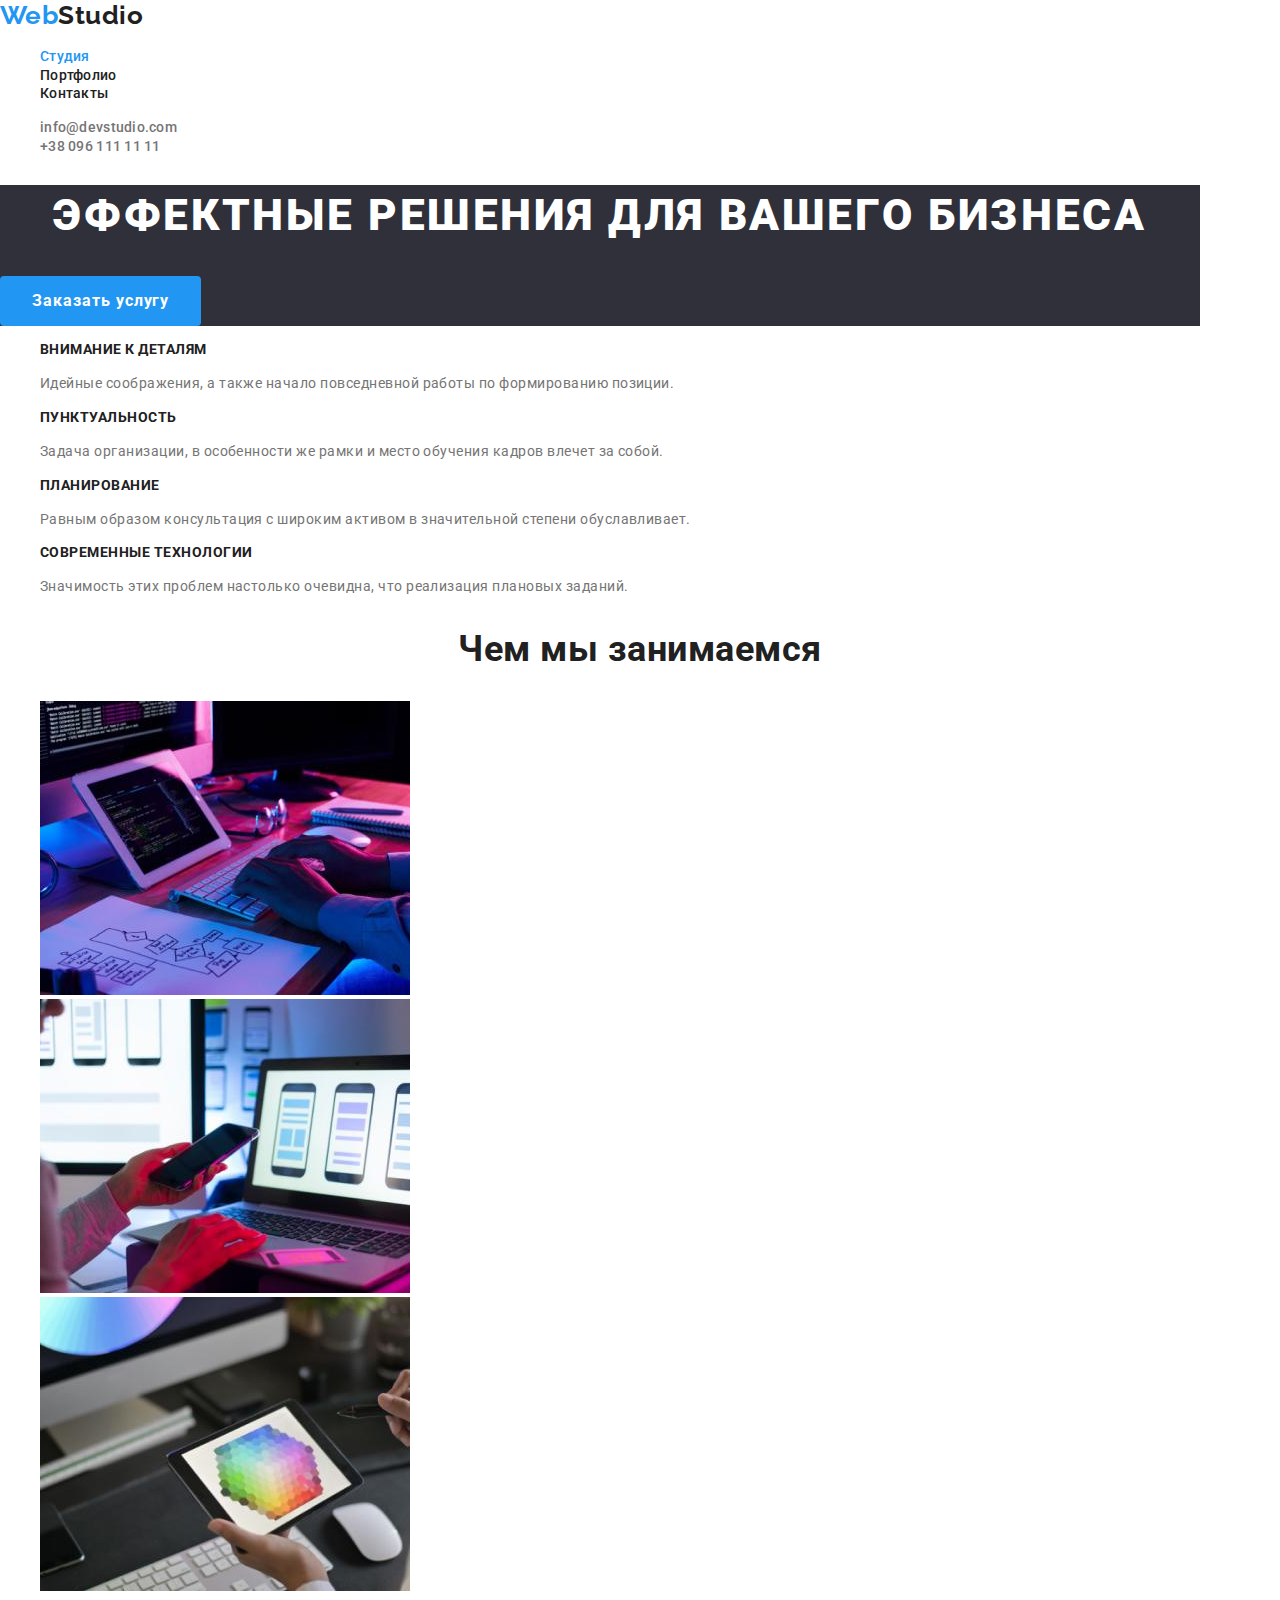
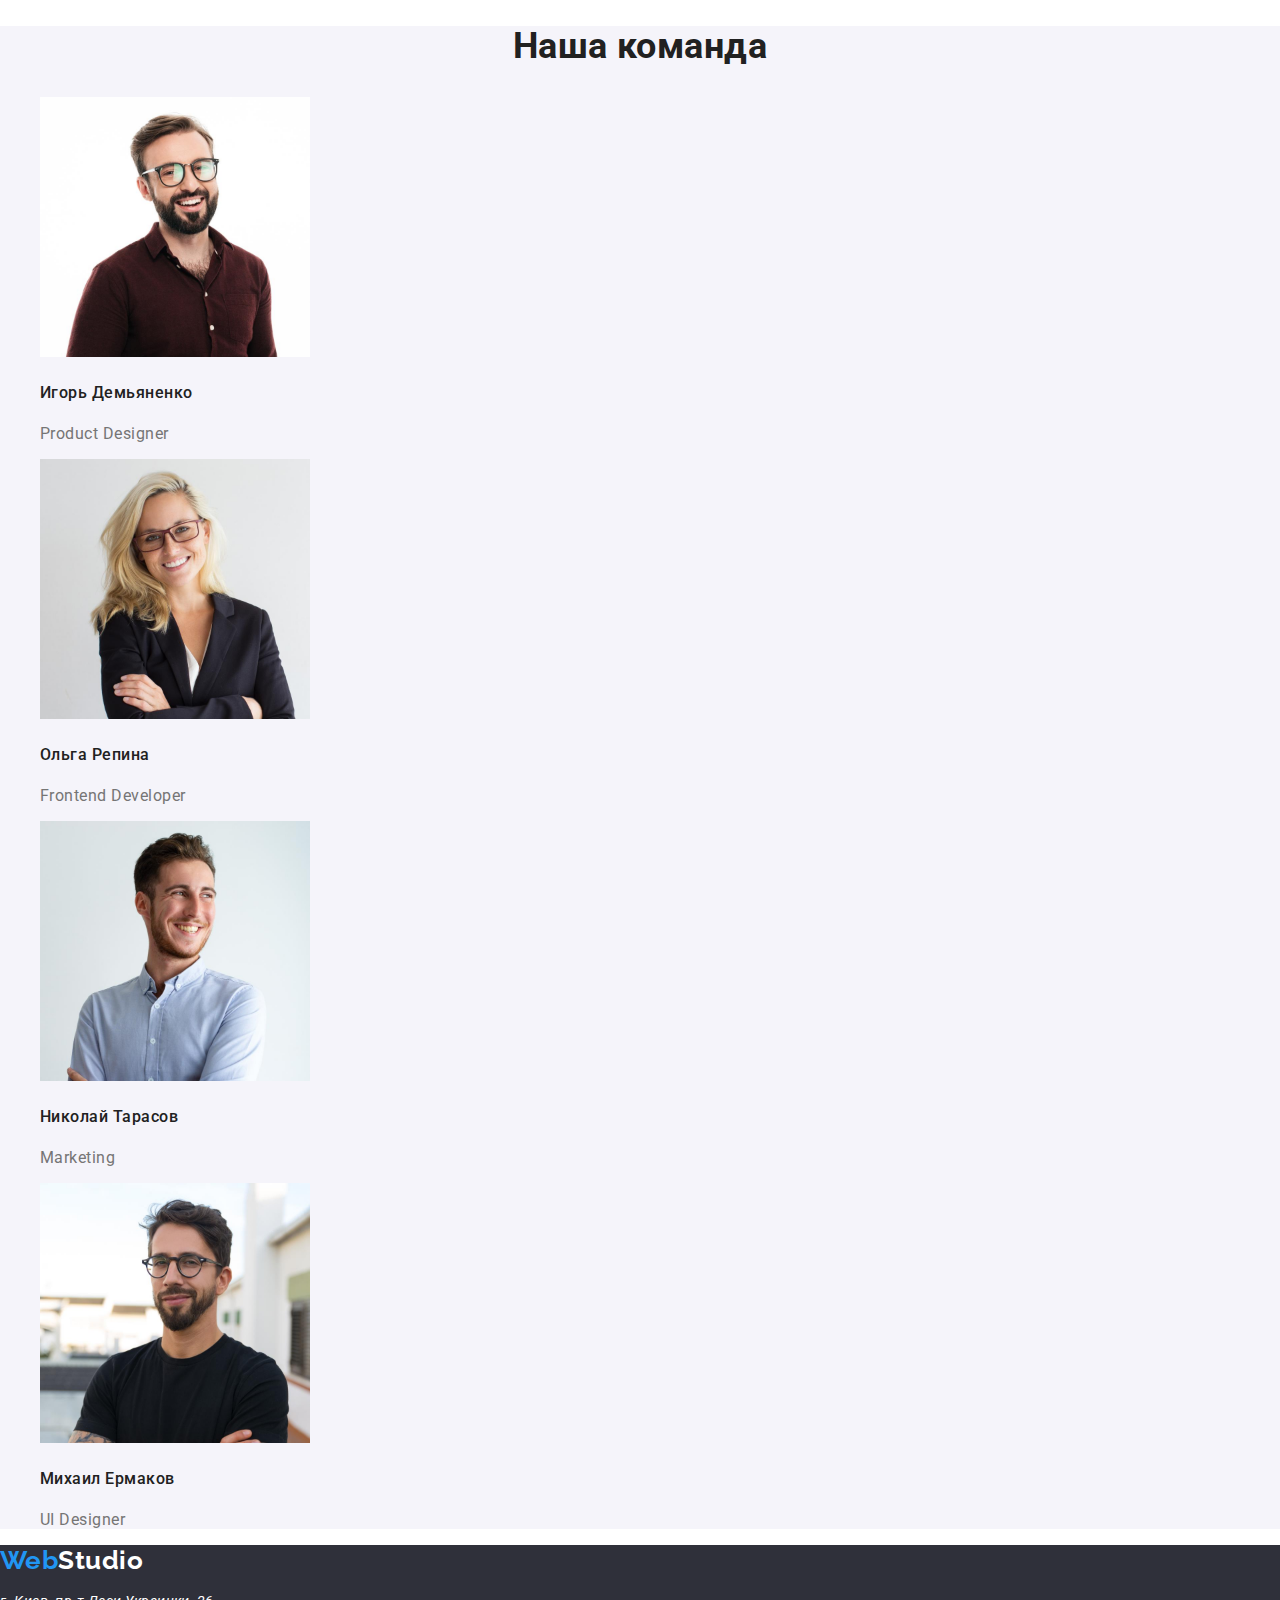
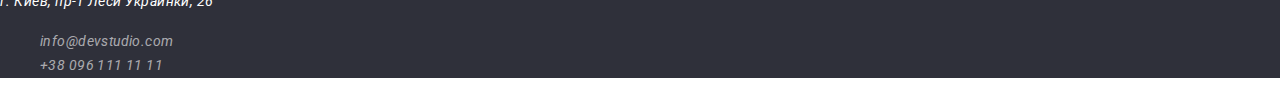
==== index.html @ d55a60d9 "add hw02" ====
<!DOCTYPE html>
<html lang="en">
  <head>
    <meta charset="UTF-8" />
    <meta http-equiv="X-UA-Compatible" content="IE=edge" />
    <meta name="viewport" content="width=device-width, initial-scale=1.0" />
    <title>Студия</title>
    <link rel="preconnect" href="https://fonts.googleapis.com" />
    <link rel="preconnect" href="https://fonts.gstatic.com" crossorigin />
    <link
      href="https://fonts.googleapis.com/css2?family=Raleway:wght@700&family=Roboto:wght@400;500;700;900&display=swap"
      rel="stylesheet"
    />
    <link
      rel="stylesheet"
      href="https://cdnjs.cloudflare.com/ajax/libs/modern-normalize/1.1.0/modern-normalize.min.css"
    />
    <link rel="stylesheet" href="./css/styles.css" />
  </head>
  <body>
    <header class="page-header">
      <div class="container">
      <a href="/index.html" class="logo"
        ><span class="logo-web">Web</span><span class="logo-studio"></span>Studio</a
      >
      <!--Меню навигации-->
      <nav>
        <ul class="site-nav list">
          <li><a href="/index.html" class="link current">Студия</a></li>
          <li><a href="./portfolio.html" class="link">Портфолио</a></li>
          <li><a href="" class="link">Контакты</a></li>
        </ul>
      </nav>
      <!--Контакты-->
      <div>
        <ul class="auth-nav list">
          <li>
            <a href="malito:info@devstudio.com" class="link-auth-nav">info@devstudio.com</a>
          </li>
          <li><a href="tel:+380961111111" class="link-auth-nav">+38 096 111 11 11</a></li>
        </ul>
      </div>
    </header>
    <main>
      <!--Герой-->
      <section class="hero">
        <h1 class="hero-title">ЭФФЕКТНЫЕ РЕШЕНИЯ ДЛЯ ВАШЕГО БИЗНЕСА</h1>
        <button type="button" class="hero-button">Заказать услугу</button>
      </section>
      <!--Особенности-->
      <section class="section">
        <h2 class="visually-hidden">Особенности</h2>
        <ul class="features-list list">
          <li>
            <h3 class="title">ВНИМАНИЕ К ДЕТАЛЯМ</h3>
            <p class="text">
              Идейные соображения, а также начало повседневной работы по формированию позиции.
            </p>
          </li>
          <li>
            <h3 class="title">ПУНКТУАЛЬНОСТЬ</h3>
            <p class="text">
              Задача организации, в особенности же рамки и место обучения кадров влечет за собой.
            </p>
          </li>
          <li>
            <h3 class="title">ПЛАНИРОВАНИЕ</h3>
            <p class="text">
              Равным образом консультация с широким активом в значительной степени обуславливает.
            </p>
          </li>
          <li>
            <h3 class="title">СОВРЕМЕННЫЕ ТЕХНОЛОГИИ</h3>
            <p class="text">
              Значимость этих проблем настолько очевидна, что реализация плановых заданий.
            </p>
          </li>
        </ul>
      </section>
      <!--Сервис-->
      <section class="section">
        <h2 class="section-title">Чем мы занимаемся</h2>
        <ul class="services-list list">
          <li><img src="./images/box1.jpg" alt="Программирование" width="370" /></li>
          <li><img src="./images/box2.jpg" alt="Мобильные приложения" width="370" /></li>
          <li><img src="./images/box3.jpg" alt="Дизайн" width="370" /></li>
        </ul>
      </section>
      <!--Команда-->
      <section class="section-team">
        <h2 class="section-title">Наша команда</h2>
        <ul class="team-list list">
          <li>
            <img src="./images/team-card-1.jpg" alt="Игорь Демьяненко" width="270" />
            <h3 class="title">Игорь Демьяненко</h3>
            <p class="team-text">Product Designer</p>
          </li>
          <li>
            <img src="./images/team-card-2.jpg" alt="Ольга Репина" width="270" />
            <h3 class="title">Ольга Репина</h3>
            <p class="team-text">Frontend Developer</p>
          </li>
          <li>
            <img src="./images/team-card-3.jpg" alt="Николай Тарасов" width="270" />
            <h3 class="title">Николай Тарасов</h3>
            <p class="team-text">Marketing</p>
          </li>
          <li>
            <img src="./images/team-card-4.jpg" alt="Михаил Ермаков" width="270" />
            <h3 class="title">Михаил Ермаков</h3>
            <p class="team-text">UI Designer</p>
          </li>
        </ul>
      </section>
    </main>
    <!--Адресс-->
    <footer>
      <a href="/index.html" class="logo"
        ><span class="logo-web">Web</span><span class="logo-footer-studio">Studio</span>
      </a>
      <address>
        <p class="location">г. Киев, пр-т Леси Украинки, 26</p>
        <ul class="auth-nav list">
          <li>
            <a href="malito:info@devstudio.com" class="footer-auth-nav">info@devstudio.com</a>
          </li>
          <li><a href="tel:+380961111111" class="footer-auth-nav">+38 096 111 11 11</a></li>
        </ul>
      </address>
    </footer>
  </body>
</html>
---- css/styles.css ----
/* Стили для index.html */

/* цвет основного текста #212121 */
/* Шапка FFFFFF #212121*/
/* Вторичный цвет текста #757575 */
/* Белый цвет #FFFFFF */
/* Лого 000000 #2196F3 */
/* Акцент 2196F3 */
/* Футер (мыло,тел) #FFFFFF 60 */
/* Цвет фона ffffff*/
/* Цыет фона шапки #2F303A */
/* Цвет вторичного фона #F5F4FA */

:root {
  --primary-text-color: #757575;
  --title-text-color: #212121;
  --accent-color: #2196f3;
}

body {
  background-color: #ffffff;
  color: var(--primary-text-color);

  font-family: Roboto, sans-serif;
  letter-spacing: 0.03em;
}

.list {
  list-style: none;
}

.visually-hidden {
  position: absolute;
  width: 1px;
  height: 1px;
  margin: -1px;
  border: 0;
  padding: 0;
  white-space: nowrap;
  clip-path: inset(100%);
  clip: rect(0 0 0 0);
  overflow: hidden;
}

/* Page-Header */

.page-header {
}

/* logo */
.logo {
  color: var(--title-text-color);
  font-family: Raleway, cursive;
  font-weight: 700;
  font-size: 26px;
  line-height: 1.2;

  text-decoration: none;
}

.logo-web {
  color: var(--accent-color);
  font-family: Raleway, cursive;
  font-weight: 700;
  font-size: 26px;
  line-height: 1.2;
}

.logo-studio {
  color: #000000;
  font-family: Raleway, cursive;
  font-weight: 700;
  font-size: 26px;
  line-height: 1.2;
}

/* Site-nav */

.site-nav .link {
  color: var(--title-text-color);
  font-weight: 500;
  font-size: 14px;
  line-height: 1.14;
  letter-spacing: 0.02em;

  text-decoration: none;
}

.site-nav .link:hover,
.site-nav .link:focus {
  color: var(--accent-color);
}

.site-nav .link.current {
  color: var(--accent-color);
}

.link-auth-nav {
  color: var(--primary-text-color);
  font-weight: 500;
  font-size: 14px;
  line-height: 1.14;
  letter-spacing: 0.02em;

  text-decoration: none;
}

.link-auth-nav:hover,
.link-auth-nav:focus {
  color: var(--accent-color);
}

/* Hero */

.hero {
  background-color: #2f303a;
  width: 1200px;
}

.hero-title {
  color: #ffffff;
  font-weight: 900;
  font-size: 44px;
  line-height: 1.4;
  letter-spacing: 0.06em;

  text-align: center;
}

.hero-button {
  display: inline-block;
  padding: 10px 32px;
  border-radius: 4px;
  border: 0;
  min-width: 200px;

  color: #ffffff;
  background-color: var(--accent-color);

  font-family: 'Roboto';
  font-weight: 700;
  font-size: 16px;
  line-height: 1.9;
  letter-spacing: 0.06em;
  text-align: center;
}

/* Section */

.section-title {
  color: var(--title-text-color);
  font-weight: 700;
  font-size: 36px;
  line-height: 1.16;
  text-align: center;
}

/* Features */

.features-list .title {
  color: var(--title-text-color);
  font-weight: 700;
  font-size: 14px;
  line-height: 1.14;
}

.features-list .text {
  font-weight: 400;
  font-size: 14px;
  line-height: 1.7;
}

.title {
  color: var(--title-text-color);
  font-weight: 500;
  font-size: 16px;
  line-height: 1.9;
}

/* Service */

/* Team */

.section-team {
  background-color: #f5f4fa;
}

.team-list {
  color: var(--primary-text-color);
}

.team-text {
  font-size: 16px;
  line-height: 1.2;
}

/* Footer */

footer {
  background-color: #2f303a;
}

.footer-auth-nav:hover,
.footer-auth-nav:focus {
  color: var(--accent-color);
}

.logo-footer-studio {
  color: #ffffff;
}

.location {
  color: #ffffff;
  font-family: 'Roboto';
  font-weight: 400;
  font-size: 14px;
  line-height: 1.7;
}

.footer-auth-nav {
  color: rgba(255, 255, 255, 0.6);
  font-family: 'Roboto';
  font-weight: 400;
  font-size: 14px;
  line-height: 1.7;

  letter-spacing: 0.03em;

  text-decoration: none;
}

/* Стили для Портфолио */

.portfolio {
  color: var(--title-text-color);
}

.site-nav-portfolio {
  color: var(--title-text-color);
  font-family: 'Roboto';
  font-weight: 500;
  font-size: 16px;
  line-height: 1.6;
}

.site-nav-portfolio:hover,
.site-nav-portfolio:focus {
  color: #ffffff;
  background-color: var(--accent-color);
}

.button {
  color: #ffffff;
  background-color: var(--accent-color);
}

.portfolio-title {
  color: var(--title-text-color);
  font-weight: 700;
  font-size: 18px;
  line-height: 2;
  letter-spacing: 0.06em;
}

.portfolio-text {
  font-size: 16px;
  line-height: 1.9;
}
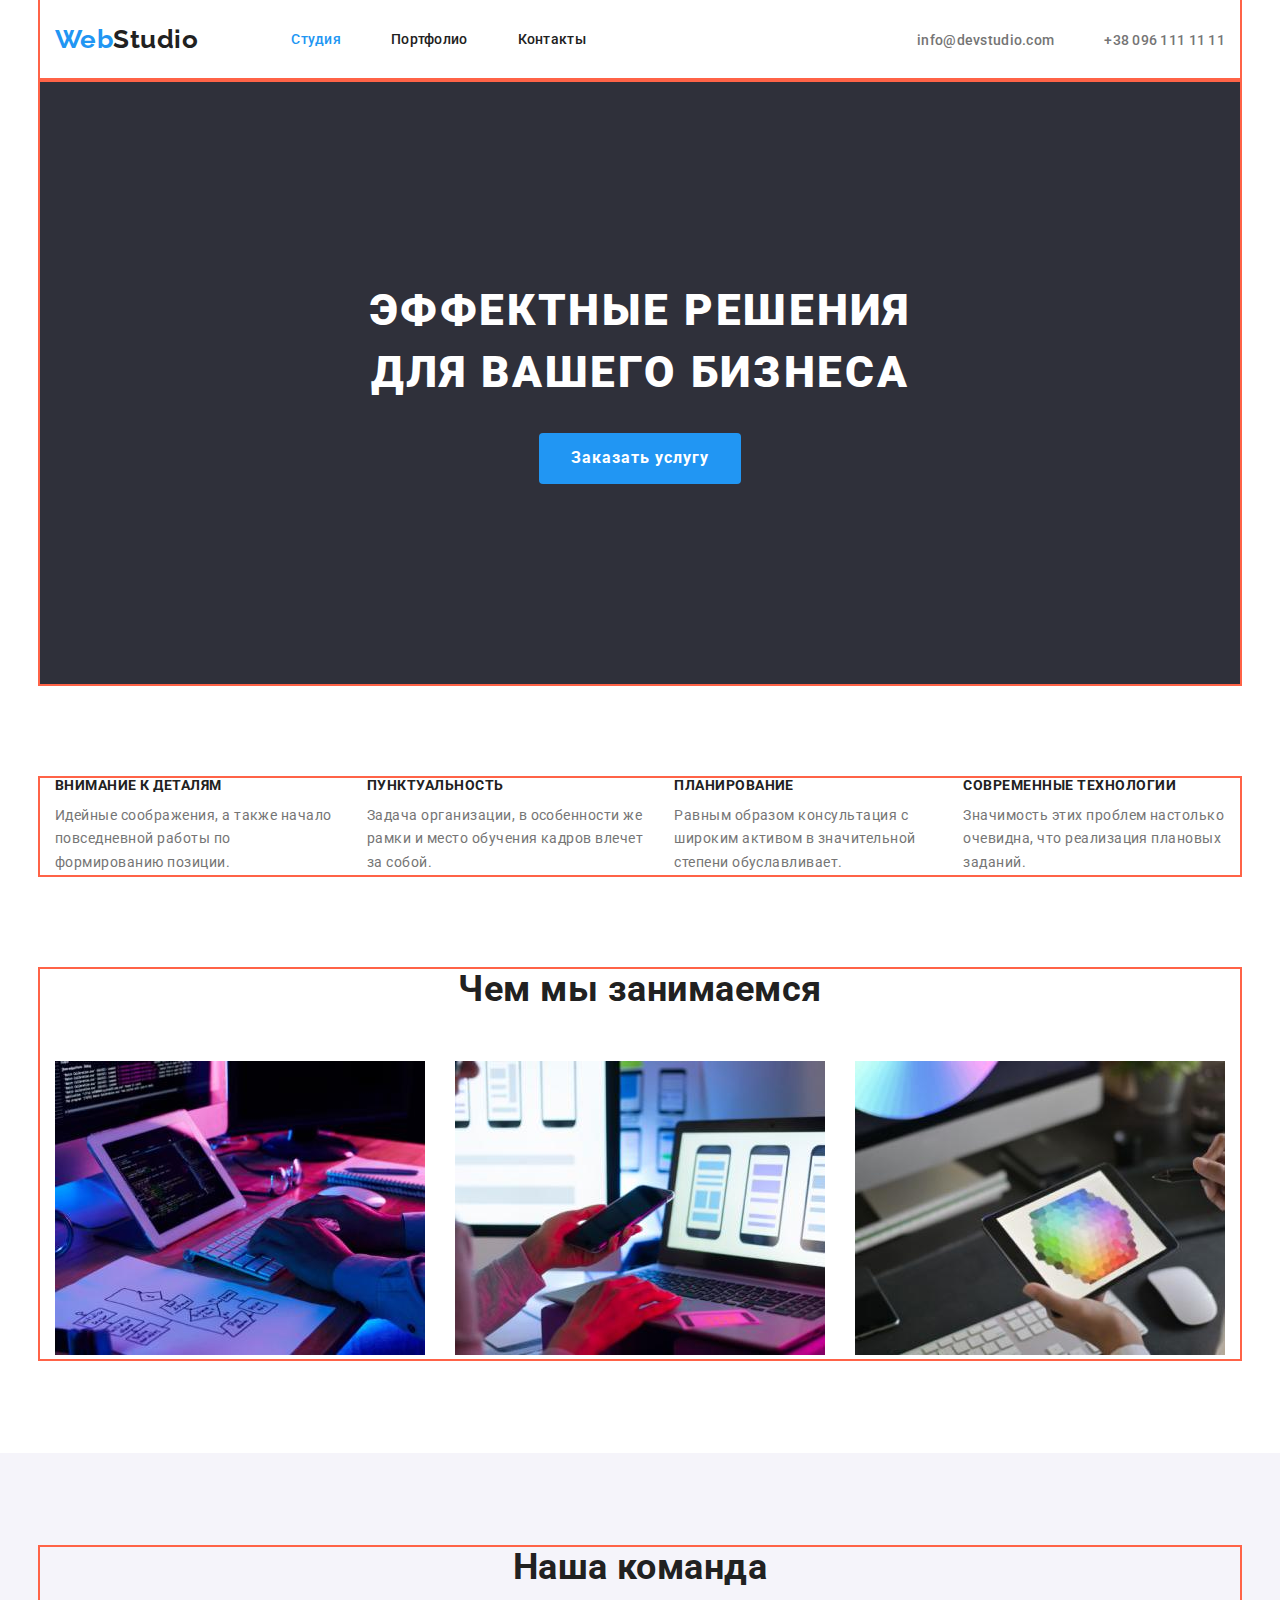
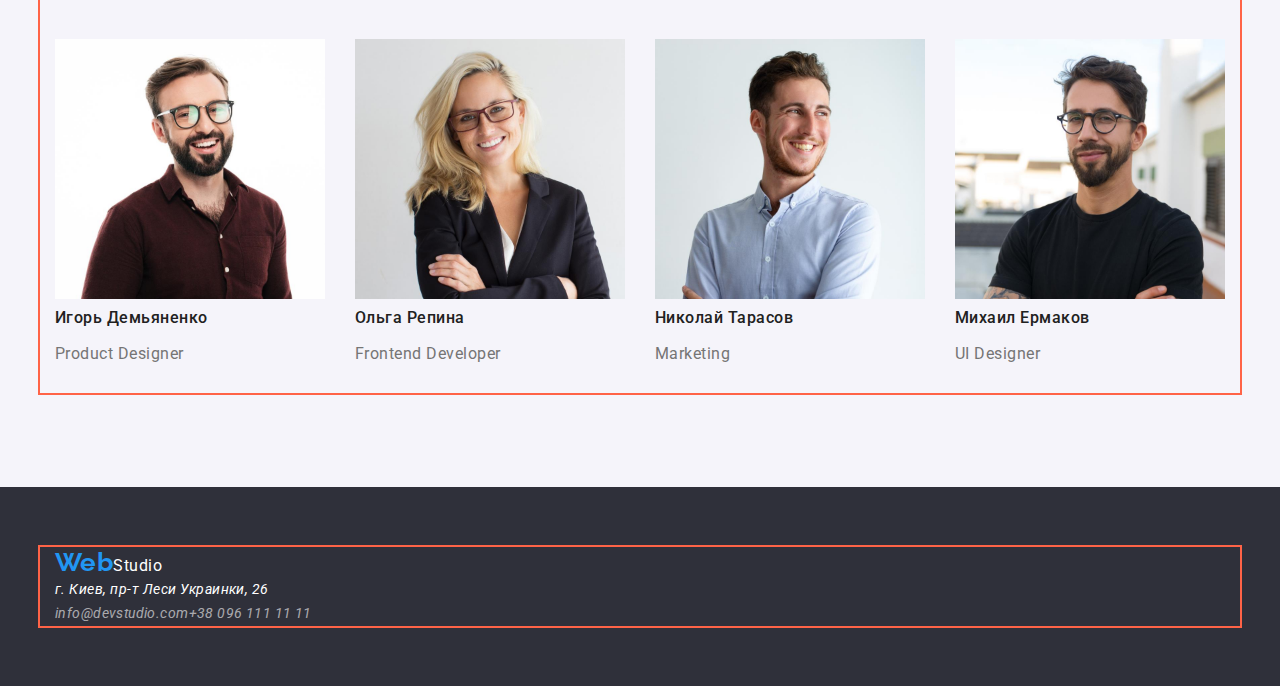
==== commit a1609ae6: "Add block" ====
--- a/index.html
+++ b/index.html
@@ -19,114 +19,125 @@
   </head>
   <body>
     <header class="page-header">
-      <div class="container">
+      <div class="container main-nav">
       <a href="/index.html" class="logo"
-        ><span class="logo-web">Web</span><span class="logo-studio"></span>Studio</a
-      >
-      <!--Меню навигации-->
-      <nav>
-        <ul class="site-nav list">
-          <li><a href="/index.html" class="link current">Студия</a></li>
-          <li><a href="./portfolio.html" class="link">Портфолио</a></li>
-          <li><a href="" class="link">Контакты</a></li>
-        </ul>
-      </nav>
-      <!--Контакты-->
-      <div>
-        <ul class="auth-nav list">
-          <li>
-            <a href="malito:info@devstudio.com" class="link-auth-nav">info@devstudio.com</a>
-          </li>
-          <li><a href="tel:+380961111111" class="link-auth-nav">+38 096 111 11 11</a></li>
-        </ul>
-      </div>
+          ><span class="logo-web">Web</span><span class="logo-studio"></span>Studio</a
+        >
+        <!--Меню навигации-->
+        <nav>
+          <ul class="site-nav list">
+            <li class="item"><a href="/index.html" class="link current">Студия</a></li>
+            <li class="item"><a href="./portfolio.html" class="link">Портфолио</a></li>
+            <li class="item"><a href="/" class="link">Контакты</a></li>
+          </ul>
+        </nav>
+        
+        <!--Контакты-->
+        <div class="auth-nav-position">
+          <ul class="auth-nav list">
+            <li class="item">
+              <a href="malito:info@devstudio.com" class="link-auth-nav">info@devstudio.com</a>
+            </li>
+            <li class="item"><a href="tel:+380961111111" class="link-auth-nav">+38 096 111 11 11</a></li>
+          </ul>
+        </div>
+ </div>  
     </header>
+    
     <main>
       <!--Герой-->
-      <section class="hero">
-        <h1 class="hero-title">ЭФФЕКТНЫЕ РЕШЕНИЯ ДЛЯ ВАШЕГО БИЗНЕСА</h1>
-        <button type="button" class="hero-button">Заказать услугу</button>
+      <section class="hero container">
+          <h1 class="hero-title">ЭФФЕКТНЫЕ РЕШЕНИЯ<br />ДЛЯ ВАШЕГО БИЗНЕСА</h1>
+          <button type="button" class="hero-button">Заказать услугу</button>
       </section>
       <!--Особенности-->
-      <section class="section">
-        <h2 class="visually-hidden">Особенности</h2>
-        <ul class="features-list list">
-          <li>
-            <h3 class="title">ВНИМАНИЕ К ДЕТАЛЯМ</h3>
-            <p class="text">
-              Идейные соображения, а также начало повседневной работы по формированию позиции.
-            </p>
-          </li>
-          <li>
-            <h3 class="title">ПУНКТУАЛЬНОСТЬ</h3>
-            <p class="text">
-              Задача организации, в особенности же рамки и место обучения кадров влечет за собой.
-            </p>
-          </li>
-          <li>
-            <h3 class="title">ПЛАНИРОВАНИЕ</h3>
-            <p class="text">
-              Равным образом консультация с широким активом в значительной степени обуславливает.
-            </p>
-          </li>
-          <li>
-            <h3 class="title">СОВРЕМЕННЫЕ ТЕХНОЛОГИИ</h3>
-            <p class="text">
-              Значимость этих проблем настолько очевидна, что реализация плановых заданий.
-            </p>
-          </li>
-        </ul>
+      <section class="features">
+        <div class="container">
+          <h2 class="visually-hidden">Особенности</h2>
+          <ul class="features-list list">
+            <li class="item">
+              <h3 class="title">ВНИМАНИЕ К ДЕТАЛЯМ</h3>
+              <p class="text">
+                Идейные соображения, а также начало повседневной работы по формированию позиции.
+              </p>
+            </li>
+            <li class="item">
+              <h3 class="title">ПУНКТУАЛЬНОСТЬ</h3>
+              <p class="text">
+                Задача организации, в особенности же рамки и место обучения кадров влечет за собой.
+              </p>
+            </li>
+            <li class="item">
+              <h3 class="title">ПЛАНИРОВАНИЕ</h3>
+              <p class="text">
+                Равным образом консультация с широким активом в значительной степени обуславливает.
+              </p>
+            </li class="item">
+            <li>
+              <h3 class="title">СОВРЕМЕННЫЕ ТЕХНОЛОГИИ</h3>
+              <p class="text">
+                Значимость этих проблем настолько очевидна, что реализация плановых заданий.
+              </p>
+            </li>
+          </ul>
+        </div>
       </section>
       <!--Сервис-->
-      <section class="section">
-        <h2 class="section-title">Чем мы занимаемся</h2>
-        <ul class="services-list list">
-          <li><img src="./images/box1.jpg" alt="Программирование" width="370" /></li>
-          <li><img src="./images/box2.jpg" alt="Мобильные приложения" width="370" /></li>
-          <li><img src="./images/box3.jpg" alt="Дизайн" width="370" /></li>
-        </ul>
+      <section class="services">
+        <div class="container">
+          <h2 class="section-title">Чем мы занимаемся</h2>
+          <ul class="services-list list">
+            <li item><img src="./images/box1.jpg" alt="Программирование" width="370" /></li>
+            <li item><img src="./images/box2.jpg" alt="Мобильные приложения" width="370" /></li>
+            <li item><img src="./images/box3.jpg" alt="Дизайн" width="370" /></li>
+          </ul>
+        </div>
       </section>
       <!--Команда-->
       <section class="section-team">
-        <h2 class="section-title">Наша команда</h2>
-        <ul class="team-list list">
-          <li>
-            <img src="./images/team-card-1.jpg" alt="Игорь Демьяненко" width="270" />
-            <h3 class="title">Игорь Демьяненко</h3>
-            <p class="team-text">Product Designer</p>
-          </li>
-          <li>
-            <img src="./images/team-card-2.jpg" alt="Ольга Репина" width="270" />
-            <h3 class="title">Ольга Репина</h3>
-            <p class="team-text">Frontend Developer</p>
-          </li>
-          <li>
-            <img src="./images/team-card-3.jpg" alt="Николай Тарасов" width="270" />
-            <h3 class="title">Николай Тарасов</h3>
-            <p class="team-text">Marketing</p>
-          </li>
-          <li>
-            <img src="./images/team-card-4.jpg" alt="Михаил Ермаков" width="270" />
-            <h3 class="title">Михаил Ермаков</h3>
-            <p class="team-text">UI Designer</p>
-          </li>
-        </ul>
+        <div class="container">
+          <h2 class="section-title">Наша команда</h2>
+          <ul class="team-list list">
+            <li class="item">
+              <img src="./images/team-card-1.jpg" alt="Игорь Демьяненко" width="270" />
+              <h3 class="title">Игорь Демьяненко</h3>
+              <p class="team-text">Product Designer</p>
+            </li>
+            <li class="item">
+              <img src="./images/team-card-2.jpg" alt="Ольга Репина" width="270" />
+              <h3 class="title">Ольга Репина</h3>
+              <p class="team-text">Frontend Developer</p>
+            </li>
+            <li class="item">
+              <img src="./images/team-card-3.jpg" alt="Николай Тарасов" width="270" />
+              <h3 class="title">Николай Тарасов</h3>
+              <p class="team-text">Marketing</p>
+            </li>
+            <li class="item">
+              <img src="./images/team-card-4.jpg" alt="Михаил Ермаков" width="270" />
+              <h3 class="title">Михаил Ермаков</h3>
+              <p class="team-text">UI Designer</p>
+            </li>
+          </ul>
+        </div>
       </section>
     </main>
     <!--Адресс-->
-    <footer>
-      <a href="/index.html" class="logo"
-        ><span class="logo-web">Web</span><span class="logo-footer-studio">Studio</span>
-      </a>
-      <address>
-        <p class="location">г. Киев, пр-т Леси Украинки, 26</p>
-        <ul class="auth-nav list">
-          <li>
-            <a href="malito:info@devstudio.com" class="footer-auth-nav">info@devstudio.com</a>
-          </li>
-          <li><a href="tel:+380961111111" class="footer-auth-nav">+38 096 111 11 11</a></li>
-        </ul>
-      </address>
+    <footer class="footer">
+      <div class="container">
+        <a href="/index.html" class="logo-footer"
+          ><span class="logo-web">Web</span><span class="logo-footer-studio">Studio</span>
+        </a><br>
+        <address>
+          <p class="location">г. Киев, пр-т Леси Украинки, 26</p>
+          <ul class="auth-nav list">
+            <li>
+              <a href="malito:info@devstudio.com" class="footer-auth-nav">info@devstudio.com</a>
+            </li>
+            <li><a href="tel:+380961111111" class="footer-auth-nav">+38 096 111 11 11</a></li>
+          </ul>
+        </address>
+      </div>
     </footer>
   </body>
 </html>
--- a/css/styles.css
+++ b/css/styles.css
@@ -25,8 +25,34 @@
   letter-spacing: 0.03em;
 }
 
+h1,
+h2,
+h3,
+h4,
+h5,
+h6 {
+  margin-top: 0;
+  margin-bottom: 0;
+}
+
+p {
+  margin-top: 0;
+  margin-bottom: 0;
+}
+
 .list {
   list-style: none;
+  padding: 0;
+  margin: 0;
+}
+
+.container {
+  padding-left: 15px;
+  padding-right: 15px;
+  margin-left: auto;
+  margin-right: auto;
+  width: 1200px;
+  outline: 2px solid tomato;
 }
 
 .visually-hidden {
@@ -47,6 +73,14 @@
 .page-header {
 }
 
+/* Main nav */
+
+.main-nav {
+  display: flex;
+  align-items: center;
+  height: 80px;
+}
+
 /* logo */
 .logo {
   color: var(--title-text-color);
@@ -76,14 +110,27 @@
 
 /* Site-nav */
 
+.site-nav {
+  display: flex;
+  margin-left: 93px;
+}
+
+.site-nav > .item + .item {
+  margin-left: 50px;
+}
+
 .site-nav .link {
+  display: block;
+
   color: var(--title-text-color);
   font-weight: 500;
   font-size: 14px;
   line-height: 1.14;
   letter-spacing: 0.02em;
-
   text-decoration: none;
+  text-align: center;
+  padding-top: 32px;
+  padding-bottom: 32px;
 }
 
 .site-nav .link:hover,
@@ -95,7 +142,25 @@
   color: var(--accent-color);
 }
 
+/* Auth-nav */
+
+.auth-nav-position {
+  margin-left: auto;
+}
+
+.auth-nav {
+  display: flex;
+  margin-left: auto;
+}
+
+.auth-nav .item + .item {
+  margin-left: 50px;
+}
+
 .link-auth-nav {
+  padding-top: 32px;
+  padding-bottom: 32px;
+
   color: var(--primary-text-color);
   font-weight: 500;
   font-size: 14px;
@@ -114,7 +179,10 @@
 
 .hero {
   background-color: #2f303a;
-  width: 1200px;
+  text-align: center;
+  padding-top: 200px;
+  padding-bottom: 200px;
+  margin-bottom: 94px;
 }
 
 .hero-title {
@@ -123,16 +191,16 @@
   font-size: 44px;
   line-height: 1.4;
   letter-spacing: 0.06em;
-
-  text-align: center;
+  margin-bottom: 30px;
 }
 
 .hero-button {
-  display: inline-block;
+  display: block;
   padding: 10px 32px;
   border-radius: 4px;
   border: 0;
   min-width: 200px;
+  margin: 0 auto;
 
   color: #ffffff;
   background-color: var(--accent-color);
@@ -142,10 +210,59 @@
   font-size: 16px;
   line-height: 1.9;
   letter-spacing: 0.06em;
-  text-align: center;
-}
-
-/* Section */
+}
+
+/* Features */
+
+.features {
+  margin-bottom: 94px;
+}
+
+.features-list {
+  display: flex;
+  flex-wrap: nowrap;
+}
+
+.features-list .item {
+  width: 270;
+}
+
+.features-list .item + .item {
+  margin-left: 30px;
+}
+
+.features-list .title {
+  color: var(--title-text-color);
+  font-weight: 700;
+  font-size: 14px;
+  line-height: 1.14;
+}
+
+.features-list .text {
+  font-weight: 400;
+  font-size: 14px;
+  line-height: 1.7;
+}
+
+.title {
+  color: var(--title-text-color);
+  font-weight: 500;
+  font-size: 16px;
+  line-height: 1.9;
+  margin-bottom: 10px;
+}
+
+/* Service */
+
+.services {
+  margin-bottom: 94px;
+}
+
+.services-list {
+  display: flex;
+  flex-wrap: wrap;
+  gap: 30px;
+}
 
 .section-title {
   color: var(--title-text-color);
@@ -153,36 +270,15 @@
   font-size: 36px;
   line-height: 1.16;
   text-align: center;
-}
-
-/* Features */
-
-.features-list .title {
-  color: var(--title-text-color);
-  font-weight: 700;
-  font-size: 14px;
-  line-height: 1.14;
-}
-
-.features-list .text {
-  font-weight: 400;
-  font-size: 14px;
-  line-height: 1.7;
-}
-
-.title {
-  color: var(--title-text-color);
-  font-weight: 500;
-  font-size: 16px;
-  line-height: 1.9;
-}
-
-/* Service */
+  margin-bottom: 50px;
+}
 
 /* Team */
 
 .section-team {
   background-color: #f5f4fa;
+  padding-top: 94px;
+  padding-bottom: 94px;
 }
 
 .team-list {
@@ -192,17 +288,39 @@
 .team-text {
   font-size: 16px;
   line-height: 1.2;
+  margin-bottom: 30px;
+}
+
+.team-list {
+  display: flex;
+  flex-wrap: nowrap;
+}
+
+.team-list .item {
+  width: 270;
+}
+
+.team-list .item + .item {
+  margin-left: 30px;
 }
 
 /* Footer */
 
-footer {
+.footer {
   background-color: #2f303a;
+  padding-top: 60px;
+  padding-bottom: 60px;
 }
 
 .footer-auth-nav:hover,
 .footer-auth-nav:focus {
   color: var(--accent-color);
+}
+
+.logo-footer {
+  margin-bottom: 20px;
+  text-decoration: none;
+  height: 80px;
 }
 
 .logo-footer-studio {
@@ -232,10 +350,20 @@
 /* Стили для Портфолио */
 
 .portfolio {
+  margin-top: 94px;
+  margin-bottom: 94px;
+}
+
+.portfolio-btn .item {
+  display: inline-block;
+  align-items: center;
+  padding: 6px 22px;
+  border-radius: 4px;
   color: var(--title-text-color);
 }
 
 .site-nav-portfolio {
+  border: 0;
   color: var(--title-text-color);
   font-family: 'Roboto';
   font-weight: 500;
@@ -266,3 +394,25 @@
   font-size: 16px;
   line-height: 1.9;
 }
+
+/* Services */
+
+.services {
+  display: flex;
+  justify-content: space-between;
+  flex-wrap: wrap;
+}
+
+.services .item {
+  width: 370px;
+  margin-right: 30px;
+  margin-bottom: 30px;
+}
+
+.services .item:nth-child(3n) {
+  margin-right: 0;
+}
+
+.services .item:nth-last-child(-n + 3) {
+  margin-bottom: 0;
+}
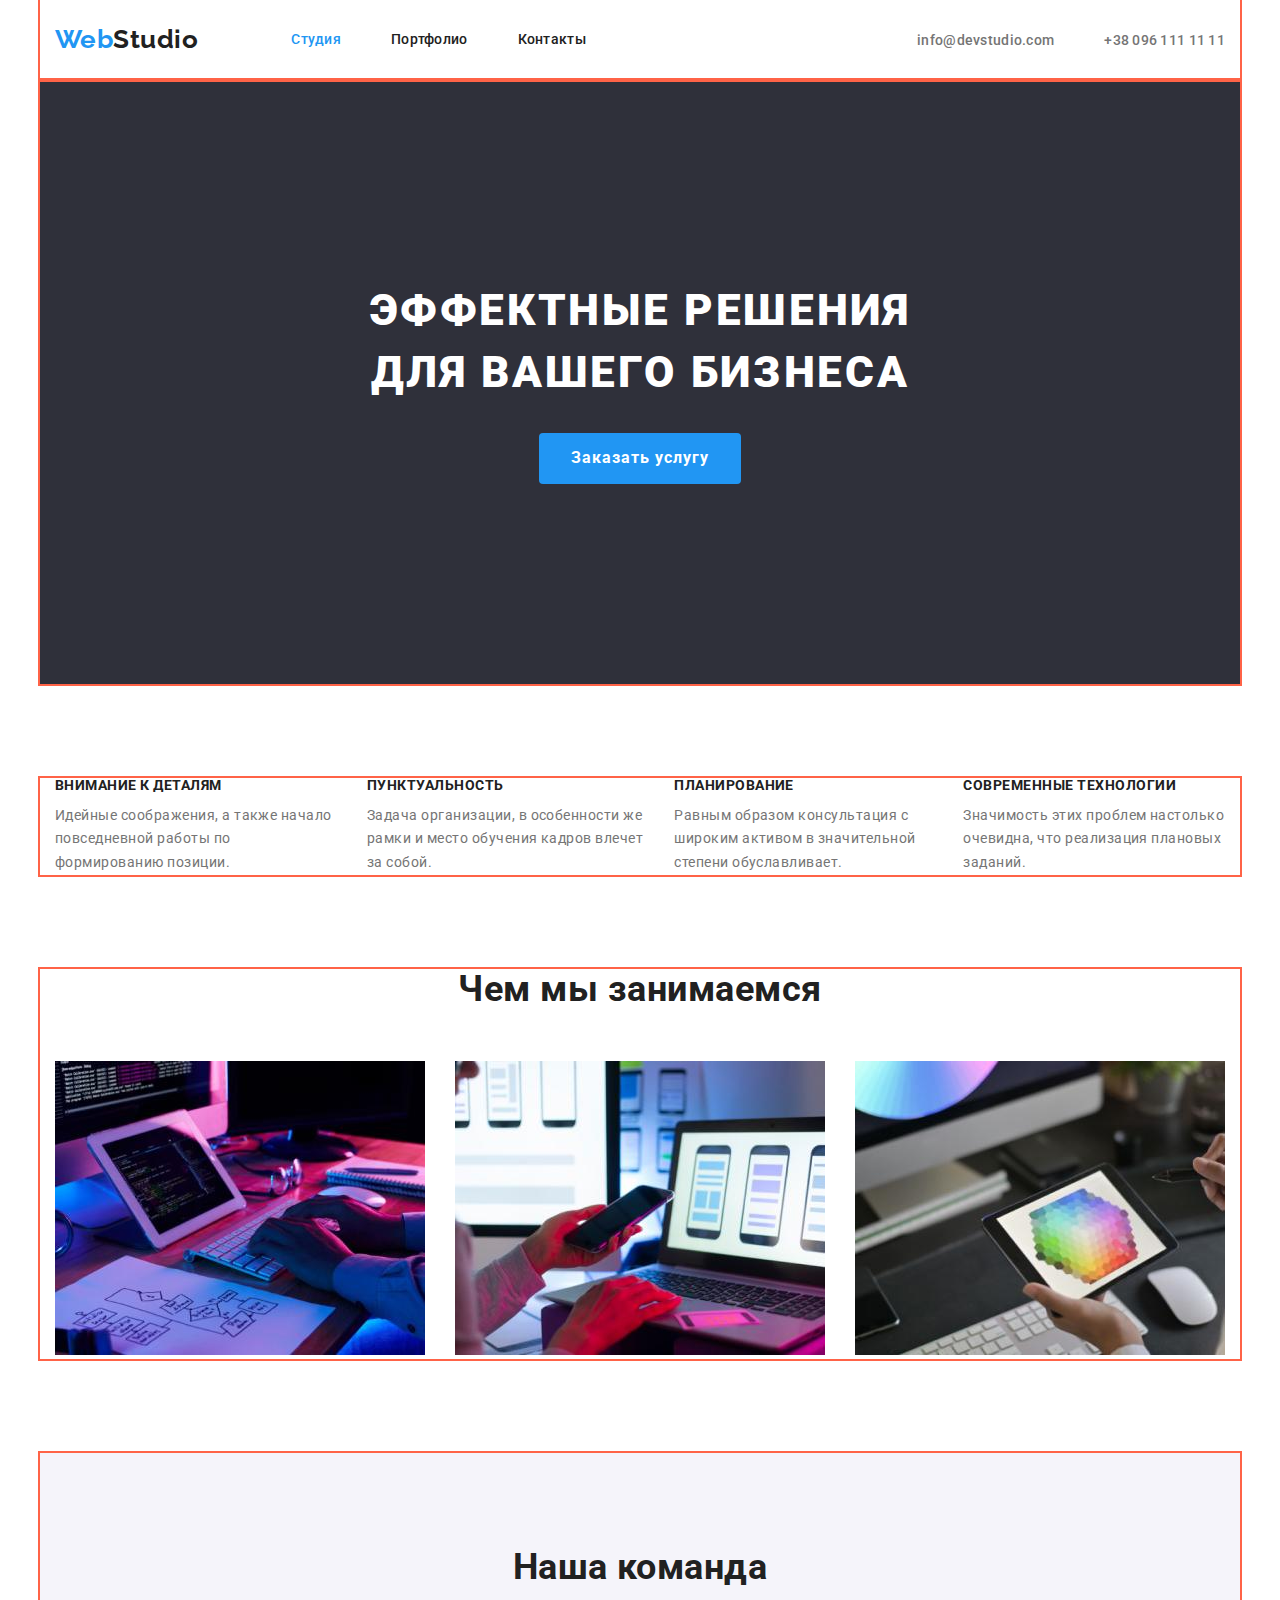
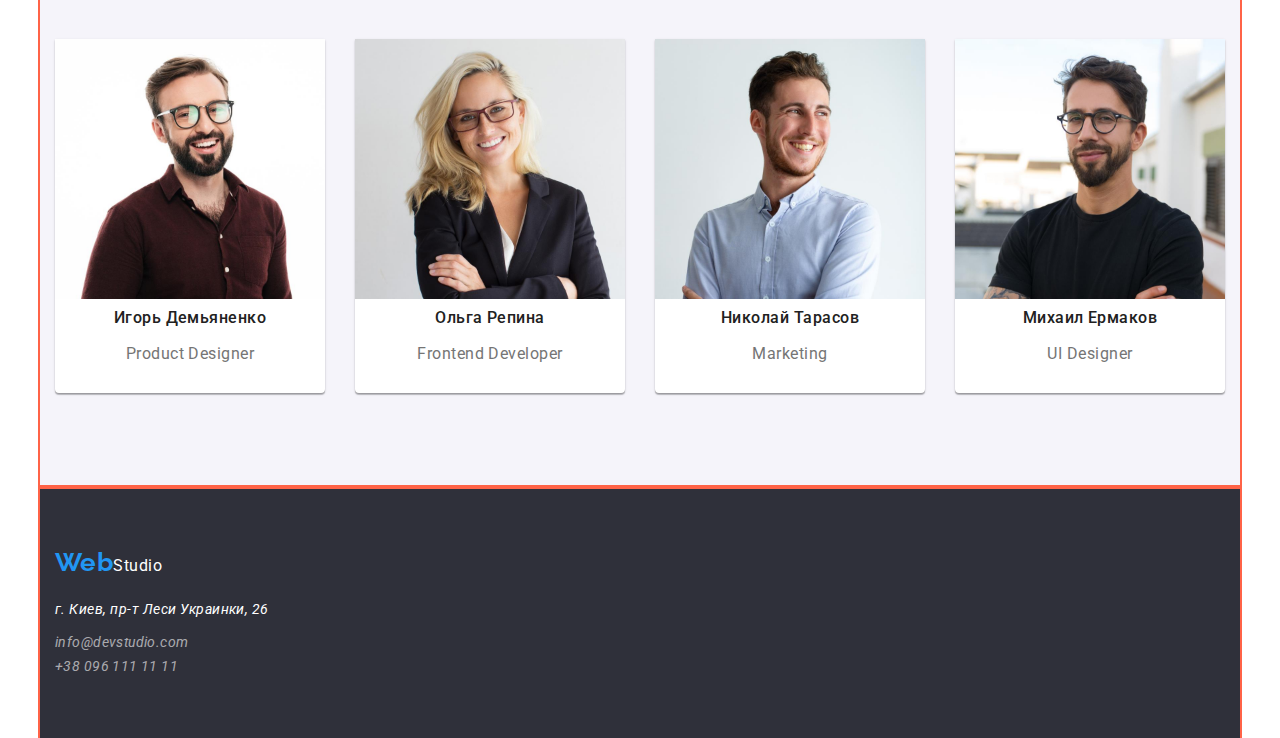
==== commit 8bdfaef2: "Добавляет стили и позиционирование контента при помощи Flexbox" ====
--- a/index.html
+++ b/index.html
@@ -94,8 +94,8 @@
         </div>
       </section>
       <!--Команда-->
-      <section class="section-team">
-        <div class="container">
+      <section class="section-team container">
+        
           <h2 class="section-title">Наша команда</h2>
           <ul class="team-list list">
             <li class="item">
@@ -119,25 +119,23 @@
               <p class="team-text">UI Designer</p>
             </li>
           </ul>
-        </div>
+        
       </section>
-    </main>
+ </main>
     <!--Адресс-->
-    <footer class="footer">
-      <div class="container">
-        <a href="/index.html" class="logo-footer"
-          ><span class="logo-web">Web</span><span class="logo-footer-studio">Studio</span>
-        </a><br>
-        <address>
-          <p class="location">г. Киев, пр-т Леси Украинки, 26</p>
-          <ul class="auth-nav list">
-            <li>
-              <a href="malito:info@devstudio.com" class="footer-auth-nav">info@devstudio.com</a>
-            </li>
-            <li><a href="tel:+380961111111" class="footer-auth-nav">+38 096 111 11 11</a></li>
-          </ul>
-        </address>
-      </div>
+    <footer class="footer container">
+      <a href="/index.html" class="logo-footer"
+        ><span class="logo-web">Web</span><span class="logo-footer-studio">Studio</span>
+      </a>
+      <address>
+        <p class="location">г. Киев, пр-т Леси Украинки, 26</p>
+        <ul class="auth-nav-footer list">
+          <li>
+            <a href="malito:info@devstudio.com" class="footer-auth-nav">info@devstudio.com</a>
+          </li>
+          <li><a href="tel:+380961111111" class="footer-auth-nav">+38 096 111 11 11</a></li>
+        </ul>
+      </address>
     </footer>
   </body>
 </html>
--- a/css/styles.css
+++ b/css/styles.css
@@ -260,8 +260,12 @@
 
 .services-list {
   display: flex;
+  justify-content: space-between;
   flex-wrap: wrap;
-  gap: 30px;
+}
+
+.services .item + .item {
+  margin-left: 30px;
 }
 
 .section-title {
@@ -297,7 +301,12 @@
 }
 
 .team-list .item {
+  text-align: center;
   width: 270;
+  background: #ffffff;
+  box-shadow: 0px 1px 3px rgba(0, 0, 0, 0.12), 0px 1px 1px rgba(0, 0, 0, 0.14),
+    0px 2px 1px rgba(0, 0, 0, 0.2);
+  border-radius: 0px 0px 4px 4px;
 }
 
 .team-list .item + .item {
@@ -320,11 +329,13 @@
 .logo-footer {
   margin-bottom: 20px;
   text-decoration: none;
-  height: 80px;
 }
 
 .logo-footer-studio {
   color: #ffffff;
+}
+address {
+  margin-top: 20px;
 }
 
 .location {
@@ -333,9 +344,12 @@
   font-weight: 400;
   font-size: 14px;
   line-height: 1.7;
+  margin-bottom: 9px;
 }
 
 .footer-auth-nav {
+  margin-bottom: 9px;
+
   color: rgba(255, 255, 255, 0.6);
   font-family: 'Roboto';
   font-weight: 400;
@@ -345,6 +359,7 @@
   letter-spacing: 0.03em;
 
   text-decoration: none;
+  margin-bottom: 9px;
 }
 
 /* Стили для Портфолио */
@@ -354,16 +369,39 @@
   margin-bottom: 94px;
 }
 
-.portfolio-btn .item {
-  display: inline-block;
+.portfolio-filter {
+  display: flex;
   align-items: center;
   padding: 6px 22px;
-  border-radius: 4px;
-  color: var(--title-text-color);
+
+  color: var(--title-text-color);
+}
+
+.portfolio-filter .item {
+}
+
+.portfolio-filter .item + .item {
+  margin-left: 8px;
+}
+
+.portfolio-btn {
+  display: flex;
+  justify-content: space-evenly;
+  align-items: center;
+  padding: 6px 22px;
+
+  color: var(--title-text-color);
+  margin-left: auto;
+  margin-right: auto;
+}
+
+.portfolio-btn .item + .item {
+  margin-left: 8px;
 }
 
 .site-nav-portfolio {
   border: 0;
+  border-radius: 4px;
   color: var(--title-text-color);
   font-family: 'Roboto';
   font-weight: 500;
@@ -383,6 +421,9 @@
 }
 
 .portfolio-title {
+  margin-top: 20px;
+  padding-left: 24px;
+  padding-right: 24px;
   color: var(--title-text-color);
   font-weight: 700;
   font-size: 18px;
@@ -391,28 +432,39 @@
 }
 
 .portfolio-text {
+  margin-top: 4px;
+  margin-bottom: 20px;
+  padding-left: 24px;
+  padding-right: 24px;
+
   font-size: 16px;
   line-height: 1.9;
 }
 
-/* Services */
-
-.services {
+/* Services menu */
+
+.services-menu {
   display: flex;
   justify-content: space-between;
   flex-wrap: wrap;
 }
 
-.services .item {
+.services-menu .item {
   width: 370px;
   margin-right: 30px;
   margin-bottom: 30px;
-}
-
-.services .item:nth-child(3n) {
+  background: #ffffff;
+  border: 1px solid #eeeeee;
+}
+
+.services-menu .item:hover {
+  filter: drop-shadow(0px 4px 4px rgba(0, 0, 0, 0.25));
+}
+
+.services-menu .item:nth-child(3n) {
   margin-right: 0;
 }
 
-.services .item:nth-last-child(-n + 3) {
+.services-menu .item:nth-last-child(-n + 3) {
   margin-bottom: 0;
 }
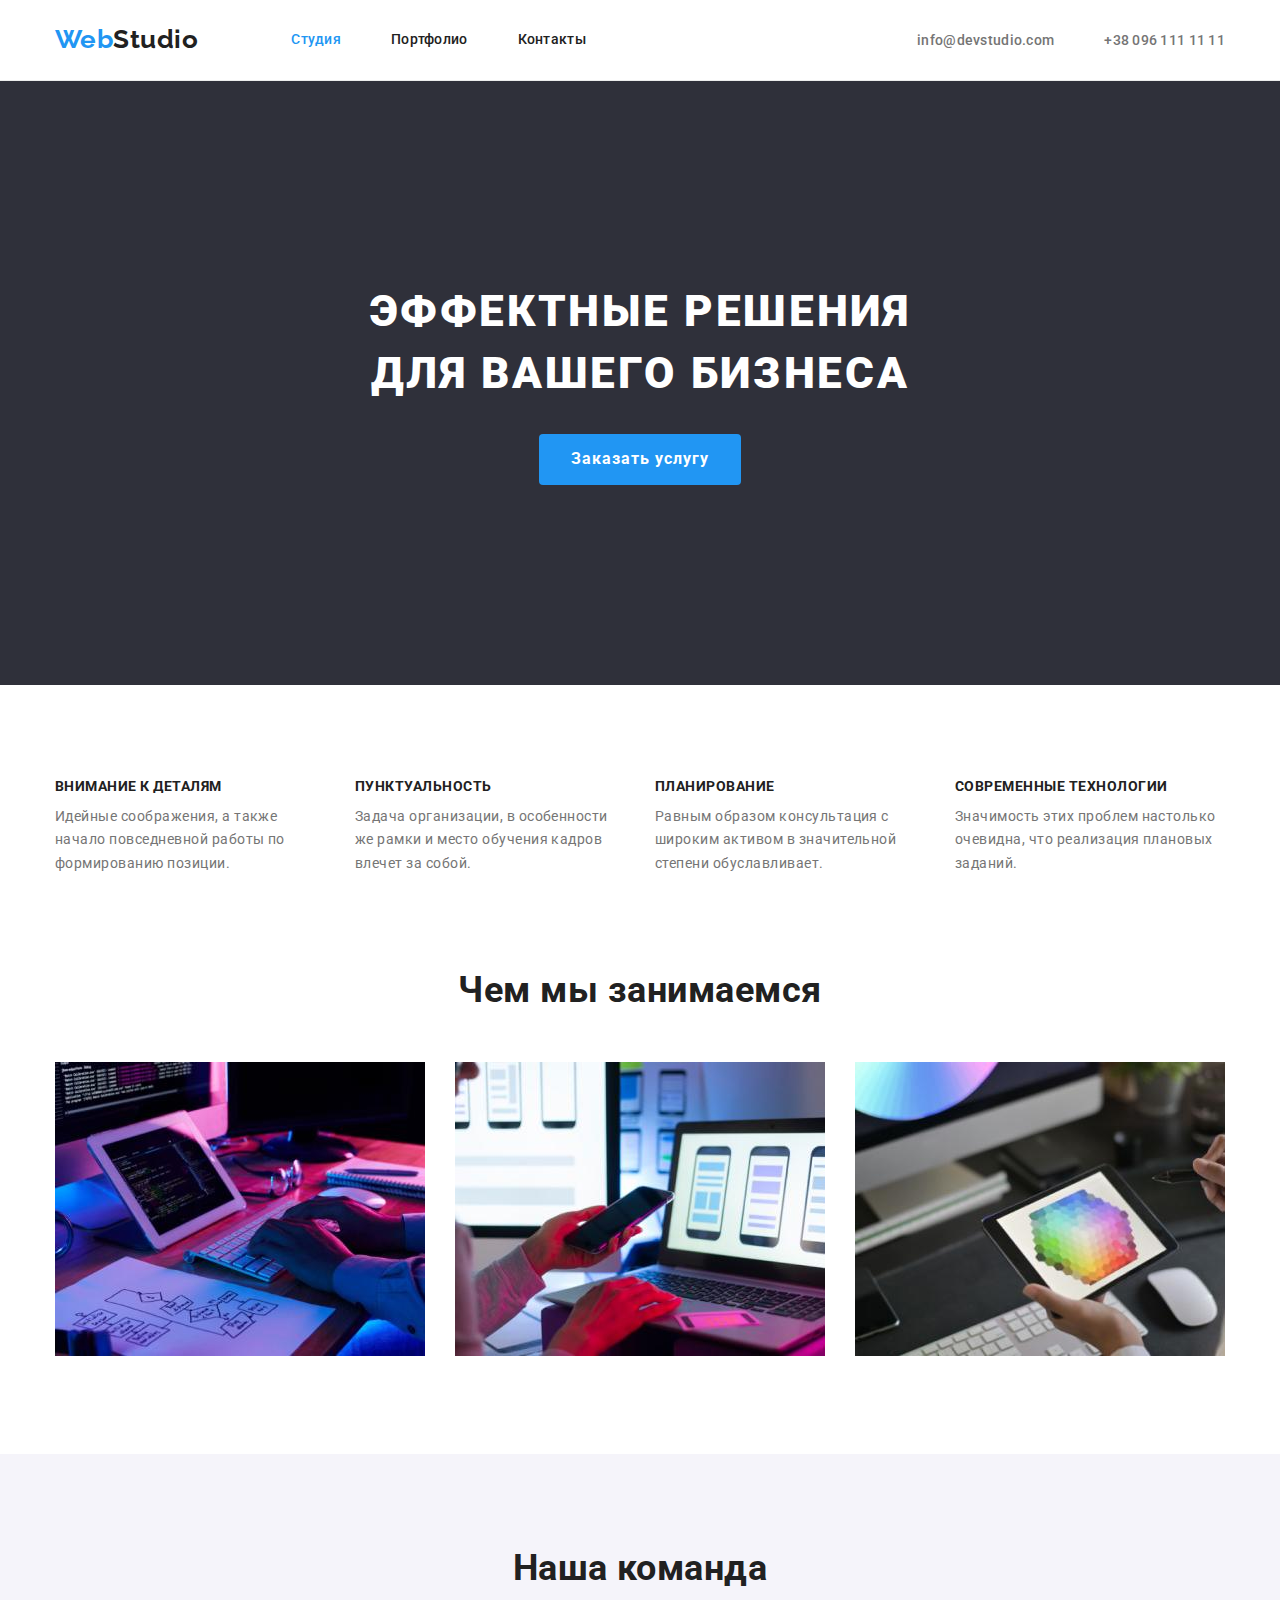
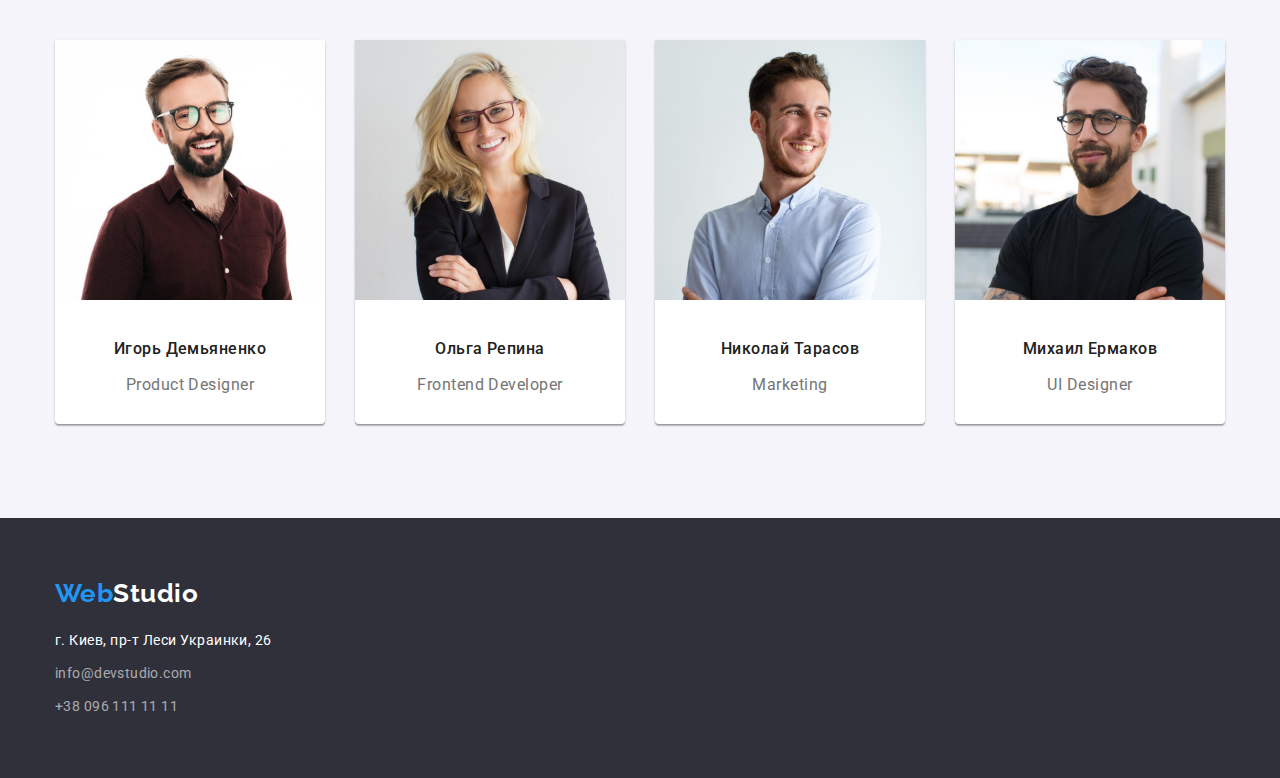
==== commit 933d24e8: "Исправляет ошибки ДЗ 3" ====
--- a/index.html
+++ b/index.html
@@ -20,7 +20,7 @@
   <body>
     <header class="page-header">
       <div class="container main-nav">
-      <a href="/index.html" class="logo"
+        <a href="/index.html" class="logo"
           ><span class="logo-web">Web</span><span class="logo-studio"></span>Studio</a
         >
         <!--Меню навигации-->
@@ -31,24 +31,28 @@
             <li class="item"><a href="/" class="link">Контакты</a></li>
           </ul>
         </nav>
-        
+
         <!--Контакты-->
         <div class="auth-nav-position">
           <ul class="auth-nav list">
             <li class="item">
               <a href="malito:info@devstudio.com" class="link-auth-nav">info@devstudio.com</a>
             </li>
-            <li class="item"><a href="tel:+380961111111" class="link-auth-nav">+38 096 111 11 11</a></li>
+            <li class="item">
+              <a href="tel:+380961111111" class="link-auth-nav">+38 096 111 11 11</a>
+            </li>
           </ul>
         </div>
- </div>  
+      </div>
     </header>
-    
+
     <main>
       <!--Герой-->
-      <section class="hero container">
+      <section class="hero">
+        <div class="container">
           <h1 class="hero-title">ЭФФЕКТНЫЕ РЕШЕНИЯ<br />ДЛЯ ВАШЕГО БИЗНЕСА</h1>
           <button type="button" class="hero-button">Заказать услугу</button>
+        </div>
       </section>
       <!--Особенности-->
       <section class="features">
@@ -72,8 +76,8 @@
               <p class="text">
                 Равным образом консультация с широким активом в значительной степени обуславливает.
               </p>
-            </li class="item">
-            <li>
+            </li>
+            <li class="item">
               <h3 class="title">СОВРЕМЕННЫЕ ТЕХНОЛОГИИ</h3>
               <p class="text">
                 Значимость этих проблем настолько очевидна, что реализация плановых заданий.
@@ -94,48 +98,58 @@
         </div>
       </section>
       <!--Команда-->
-      <section class="section-team container">
-        
+      <section class="section-team">
+        <div class="container">
           <h2 class="section-title">Наша команда</h2>
           <ul class="team-list list">
             <li class="item">
               <img src="./images/team-card-1.jpg" alt="Игорь Демьяненко" width="270" />
-              <h3 class="title">Игорь Демьяненко</h3>
-              <p class="team-text">Product Designer</p>
+              <div class="team-members">
+                <h3 class="title">Игорь Демьяненко</h3>
+                <p class="team-text">Product Designer</p>
+              </div>
             </li>
             <li class="item">
               <img src="./images/team-card-2.jpg" alt="Ольга Репина" width="270" />
-              <h3 class="title">Ольга Репина</h3>
-              <p class="team-text">Frontend Developer</p>
+              <div class="team-members">
+                <h3 class="title">Ольга Репина</h3>
+                <p class="team-text">Frontend Developer</p>
+              </div>
             </li>
             <li class="item">
               <img src="./images/team-card-3.jpg" alt="Николай Тарасов" width="270" />
-              <h3 class="title">Николай Тарасов</h3>
-              <p class="team-text">Marketing</p>
+              <div class="team-members">
+                <h3 class="title">Николай Тарасов</h3>
+                <p class="team-text">Marketing</p>
+              </div>
             </li>
             <li class="item">
               <img src="./images/team-card-4.jpg" alt="Михаил Ермаков" width="270" />
-              <h3 class="title">Михаил Ермаков</h3>
-              <p class="team-text">UI Designer</p>
+              <div class="team-members">
+                <h3 class="title">Михаил Ермаков</h3>
+                <p class="team-text">UI Designer</p>
+              </div>
             </li>
           </ul>
-        
+        </div>
       </section>
- </main>
+    </main>
     <!--Адресс-->
-    <footer class="footer container">
-      <a href="/index.html" class="logo-footer"
-        ><span class="logo-web">Web</span><span class="logo-footer-studio">Studio</span>
-      </a>
-      <address>
-        <p class="location">г. Киев, пр-т Леси Украинки, 26</p>
-        <ul class="auth-nav-footer list">
-          <li>
-            <a href="malito:info@devstudio.com" class="footer-auth-nav">info@devstudio.com</a>
-          </li>
-          <li><a href="tel:+380961111111" class="footer-auth-nav">+38 096 111 11 11</a></li>
-        </ul>
-      </address>
+    <footer class="footer">
+      <div class="container">
+        <a href="/index.html" class="logo-footer"
+          ><span class="logo-web">Web</span><span class="logo-footer-studio">Studio</span>
+        </a>
+        <address>
+          <p class="location">г. Киев, пр-т Леси Украинки, 26</p>
+          <ul class="auth-nav-footer list">
+            <li>
+              <a href="malito:info@devstudio.com" class="footer-auth-nav">info@devstudio.com</a>
+            </li>
+            <li><a href="tel:+380961111111" class="footer-auth-nav">+38 096 111 11 11</a></li>
+          </ul>
+        </address>
+      </div>
     </footer>
   </body>
 </html>
--- a/css/styles.css
+++ b/css/styles.css
@@ -52,7 +52,7 @@
   margin-left: auto;
   margin-right: auto;
   width: 1200px;
-  outline: 2px solid tomato;
+  /* outline: 2px solid tomato; */
 }
 
 .visually-hidden {
@@ -70,6 +70,10 @@
 
 /* Page-Header */
 
+header {
+  border-bottom: 1px solid rgba(236, 236, 236, 1);
+}
+
 .page-header {
 }
 
@@ -182,7 +186,6 @@
   text-align: center;
   padding-top: 200px;
   padding-bottom: 200px;
-  margin-bottom: 94px;
 }
 
 .hero-title {
@@ -215,7 +218,8 @@
 /* Features */
 
 .features {
-  margin-bottom: 94px;
+  padding-top: 94px;
+  padding-bottom: 94px;
 }
 
 .features-list {
@@ -224,7 +228,7 @@
 }
 
 .features-list .item {
-  width: 270;
+  width: 270px;
 }
 
 .features-list .item + .item {
@@ -255,7 +259,7 @@
 /* Service */
 
 .services {
-  margin-bottom: 94px;
+  padding-bottom: 94px;
 }
 
 .services-list {
@@ -289,12 +293,6 @@
   color: var(--primary-text-color);
 }
 
-.team-text {
-  font-size: 16px;
-  line-height: 1.2;
-  margin-bottom: 30px;
-}
-
 .team-list {
   display: flex;
   flex-wrap: nowrap;
@@ -302,7 +300,6 @@
 
 .team-list .item {
   text-align: center;
-  width: 270;
   background: #ffffff;
   box-shadow: 0px 1px 3px rgba(0, 0, 0, 0.12), 0px 1px 1px rgba(0, 0, 0, 0.14),
     0px 2px 1px rgba(0, 0, 0, 0.2);
@@ -313,6 +310,16 @@
   margin-left: 30px;
 }
 
+.team-members {
+  padding-top: 30px;
+  padding-bottom: 30px;
+}
+
+.team-text {
+  font-size: 16px;
+  line-height: 1.2;
+}
+
 /* Footer */
 
 .footer {
@@ -321,52 +328,54 @@
   padding-bottom: 60px;
 }
 
+.logo-footer {
+  text-decoration: none;
+}
+
+.logo-footer-studio {
+  color: #ffffff;
+  font-family: Raleway, cursive;
+  font-weight: 700;
+  font-size: 26px;
+  line-height: 1.2;
+}
+
+.location {
+  color: #ffffff;
+  font-style: normal;
+  font-family: 'Roboto';
+  font-weight: 400;
+  font-size: 14px;
+  line-height: 1.7;
+  margin-top: 20px;
+  margin-bottom: 9px;
+}
+
+.auth-nav-footer > li + li {
+  margin-top: 9px;
+}
+
+.footer-auth-nav {
+  font-style: normal;
+  color: rgba(255, 255, 255, 0.6);
+  font-family: 'Roboto';
+  font-weight: 400;
+  font-size: 14px;
+  line-height: 1.7;
+  letter-spacing: 0.03em;
+  text-decoration: none;
+}
+
 .footer-auth-nav:hover,
 .footer-auth-nav:focus {
   color: var(--accent-color);
 }
 
-.logo-footer {
-  margin-bottom: 20px;
-  text-decoration: none;
-}
-
-.logo-footer-studio {
-  color: #ffffff;
-}
-address {
-  margin-top: 20px;
-}
-
-.location {
-  color: #ffffff;
-  font-family: 'Roboto';
-  font-weight: 400;
-  font-size: 14px;
-  line-height: 1.7;
-  margin-bottom: 9px;
-}
-
-.footer-auth-nav {
-  margin-bottom: 9px;
-
-  color: rgba(255, 255, 255, 0.6);
-  font-family: 'Roboto';
-  font-weight: 400;
-  font-size: 14px;
-  line-height: 1.7;
-
-  letter-spacing: 0.03em;
-
-  text-decoration: none;
-  margin-bottom: 9px;
-}
-
 /* Стили для Портфолио */
 
 .portfolio {
-  margin-top: 94px;
-  margin-bottom: 94px;
+  padding-top: 94px;
+  padding-bottom: 94px;
 }
 
 .portfolio-filter {
@@ -377,8 +386,8 @@
   color: var(--title-text-color);
 }
 
-.portfolio-filter .item {
-}
+/* .portfolio-filter .item {
+} */
 
 .portfolio-filter .item + .item {
   margin-left: 8px;
@@ -393,6 +402,10 @@
   color: var(--title-text-color);
   margin-left: auto;
   margin-right: auto;
+}
+
+.portfolio-btn {
+  margin-bottom: 50px;
 }
 
 .portfolio-btn .item + .item {
@@ -407,6 +420,7 @@
   font-weight: 500;
   font-size: 16px;
   line-height: 1.6;
+  padding: 6px 22px;
 }
 
 .site-nav-portfolio:hover,
@@ -422,8 +436,9 @@
 
 .portfolio-title {
   margin-top: 20px;
-  padding-left: 24px;
-  padding-right: 24px;
+  margin-bottom: 4px;
+  /* padding-left: 24px;
+  padding-right: 24px; */
   color: var(--title-text-color);
   font-weight: 700;
   font-size: 18px;
@@ -432,10 +447,10 @@
 }
 
 .portfolio-text {
-  margin-top: 4px;
+  /* margin-top: 4px;
   margin-bottom: 20px;
   padding-left: 24px;
-  padding-right: 24px;
+  padding-right: 24px; */
 
   font-size: 16px;
   line-height: 1.9;
@@ -468,3 +483,7 @@
 .services-menu .item:nth-last-child(-n + 3) {
   margin-bottom: 0;
 }
+
+.cards-portfolio {
+  padding: 20px 24px;
+}
